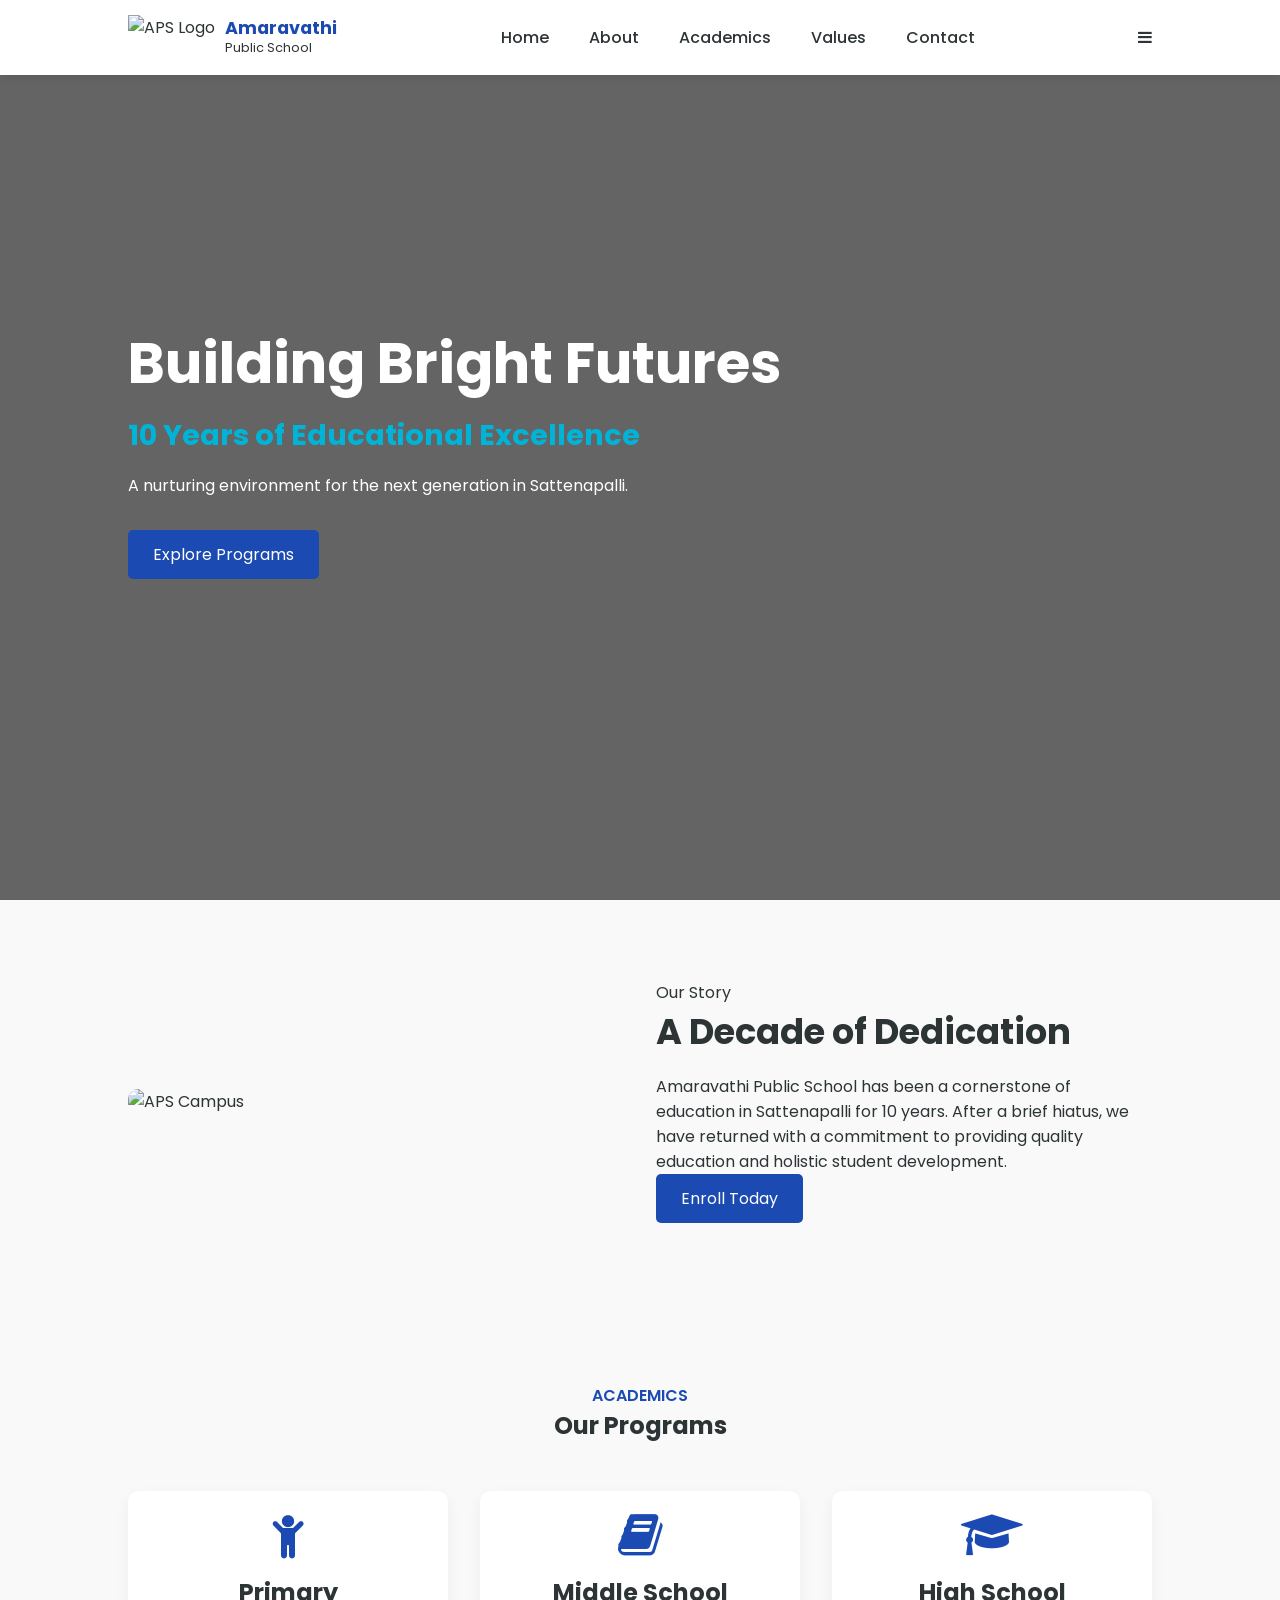
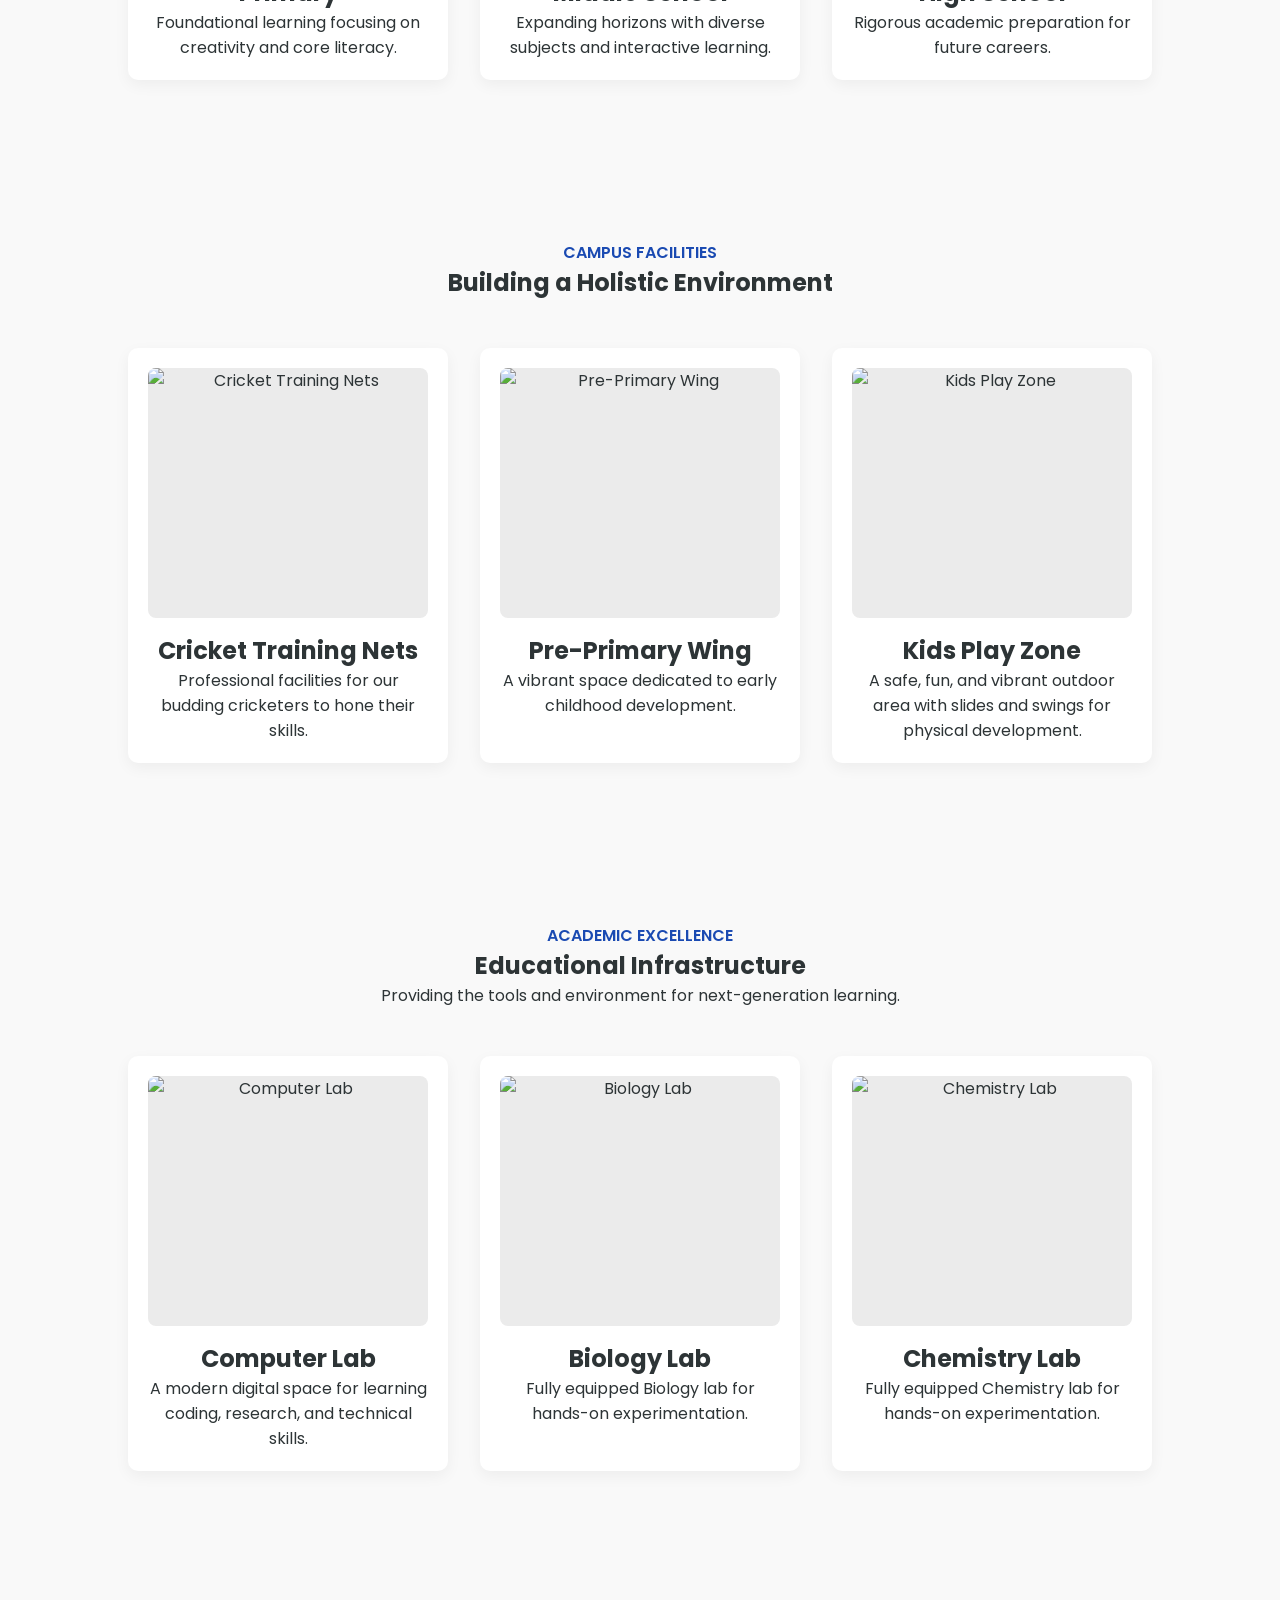
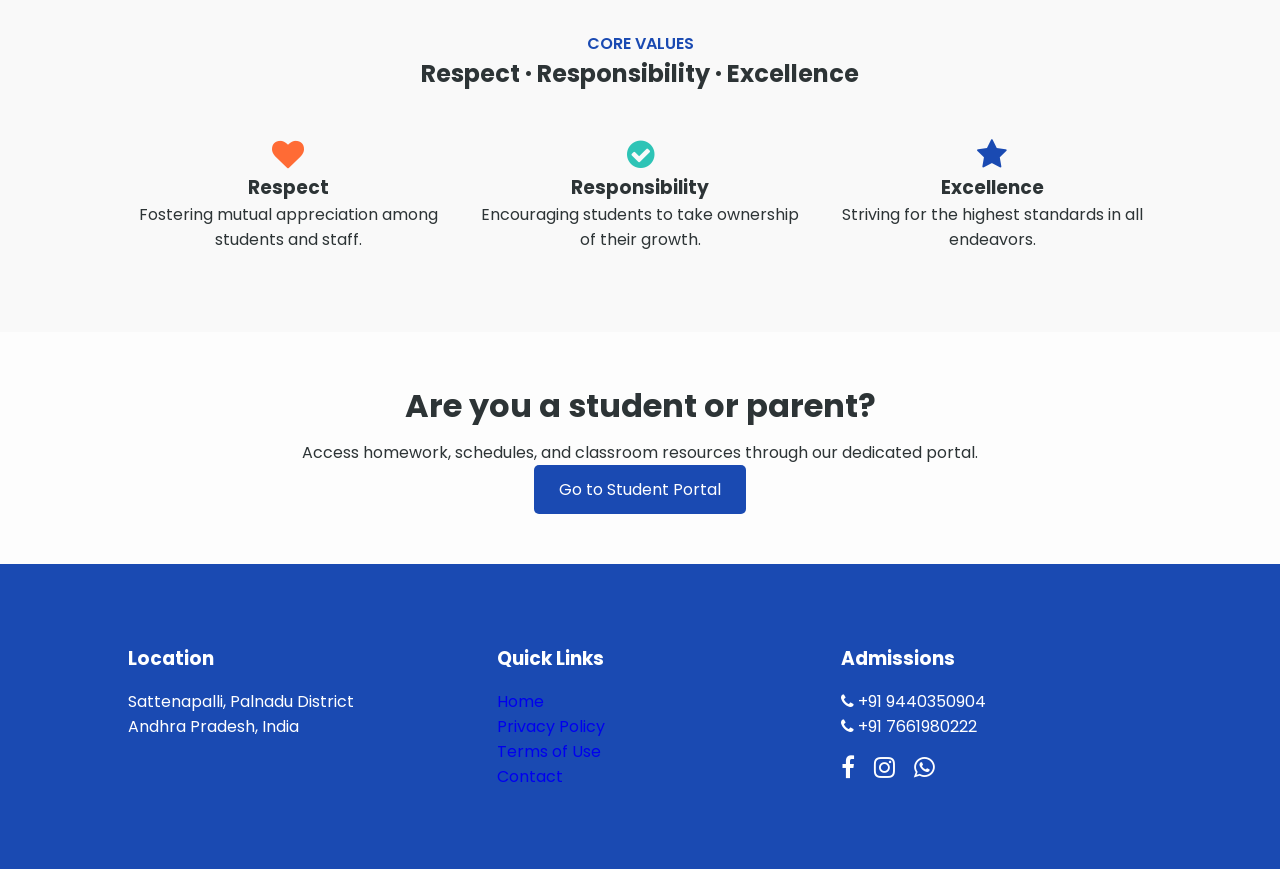
==== index.html @ 309d9e4c "Add files via upload" ====
<!DOCTYPE html>
<html lang="en">

<head>
    <meta charset="UTF-8">
    <meta name="viewport" content="width=device-width, initial-scale=1.0">
    <title>Amaravathi Public School | Sattenapalli</title>
    <link rel="stylesheet" href="https://cdnjs.cloudflare.com/ajax/libs/font-awesome/4.7.0/css/font-awesome.min.css">
    <link rel="stylesheet" href="style.css">
</head>

<body>
    
    <header>
        <div class="logo-container">
            <img src="C:\Personal\Personal lo personal\WebsiteForAPS\assets\WhatsApp Image 2026-05-09 at 17.33.19.jpeg" alt="APS Logo" class="header-logo">
            <a href="#" class="logo">Amaravathi <br><span>Public School</span></a>
        </div>
        <ul class="navbar">
            <li><a href="#home">Home</a></li>
            <li><a href="#about">About</a></li>
            <li><a href="#academics">Academics</a></li>
            <li><a href="#values">Values</a></li>
            <li><a href="#contact">Contact</a></li>
        </ul>
        <div id="menu-icon"><i class="fa fa-bars"></i></div>
        
    </header>

    <section class="home" id="home">
        <div class="home-text">
            <h1>Building Bright Futures</h1>
            <h2>10 Years of Educational Excellence</h2>
            <p>A nurturing environment for the next generation in Sattenapalli.</p>
            <a href="#academics" class="btn">Explore Programs</a>
        </div>
    </section>
    </section>

    <section class="about" id="about">
        <div class="about-img">
            <img src="C:\Personal\Personal lo personal\WebsiteForAPS\assets\MainBuild.jpeg" alt="APS Campus">
        </div>
        <div class="about-text">
            <span>Our Story</span>
            <h2>A Decade of Dedication</h2>
            <p>Amaravathi Public School has been a cornerstone of education in Sattenapalli for 10 years. After a brief
                hiatus, we have returned with a commitment to providing quality education and holistic student
                development.</p>
            <a href="#contact" class="btn">Enroll Today</a>
        </div>
    </section>

    <section class="menu" id="academics">
        <div class="heading">
            <span>Academics</span>
            <h2>Our Programs</h2>
        </div>
        <div class="menu-container">
            <div class="box">
                <i class="fa fa-child fa-3x" style="color: var(--main-color); margin-bottom: 1rem;"></i>
                <h2>Primary</h2>
                <p>Foundational learning focusing on creativity and core literacy.</p>
            </div>
            <div class="box">
                <i class="fa fa-book fa-3x" style="color: var(--main-color); margin-bottom: 1rem;"></i>
                <h2>Middle School</h2>
                <p>Expanding horizons with diverse subjects and interactive learning.</p>
            </div>
            <div class="box">
                <i class="fa fa-graduation-cap fa-3x" style="color: var(--main-color); margin-bottom: 1rem;"></i>
                <h2>High School</h2>
                <p>Rigorous academic preparation for future careers.</p>
            </div>
        </div>
    </section>
    </section>
    
    <section class="menu" id="facilities">
        <div class="heading">
            <span>Campus Facilities</span>
            <h2>Building a Holistic Environment</h2>
        </div>
    
        <div class="menu-container">
            <div class="box">
                <div class="box-img">
                    <img src="C:\Personal\Personal lo personal\WebsiteForAPS\assets\CricketNets.jpeg" alt="Cricket Training Nets">
                </div>
                <h2>Cricket Training Nets</h2>
                <p>Professional facilities for our budding cricketers to hone their skills.</p>
            </div>
    
            <div class="box">
                <div class="box-img">
                    <img src="C:\Personal\Personal lo personal\WebsiteForAPS\assets\PreP.jpeg" alt="Pre-Primary Wing">
                </div>
                <h2>Pre-Primary Wing</h2>
                <p>A vibrant space dedicated to early childhood development.</p>
            </div>
    
            <div class="box">
                <div class="box-img">
                    <img src="C:\Personal\Personal lo personal\WebsiteForAPS\assets\PlayZone.jpeg" alt="Kids Play Zone">
                </div>
                <h2>Kids Play Zone</h2>
                <p>A safe, fun, and vibrant outdoor area with slides and swings for physical development.</p>
            </div>
        </div>
    </section>
    <section class="infra" id="infrastructure">
        <div class="heading">
            <span>Academic Excellence</span>
            <h2>Educational Infrastructure</h2>
            <p>Providing the tools and environment for next-generation learning.</p>
        </div>
    
        <div class="menu-container">
            <div class="box">
                <div class="box-img">
                    <img src="ComputerLab.jpg" alt="Computer Lab">
                </div>
                <h2>Computer Lab</h2>
                <p>A modern digital space for learning coding, research, and technical skills.</p>
            </div>
    
            <div class="box">
                <div class="box-img">
                    <img src="BioLab.jpg" alt="Biology Lab">
                </div>
                <h2>Biology Lab</h2>
                <p>Fully equipped Biology lab for hands-on experimentation.</p>
            </div>
    
            <div class="box">
                <div class="box-img">
                    <img src="CheLab.jpg" alt="Chemistry Lab">
                </div>
                <h2>Chemistry Lab</h2>
                <p>Fully equipped Chemistry lab for hands-on experimentation.</p>
            </div>
        </div>
    </section>

    
    

    <section class="services" id="values">
        <div class="heading">
            <span>Core Values</span>
            <h2>Respect · Responsibility · Excellence</h2>
        </div>

        <div class="servives-container">
            <div class="s-box">
                <i class="fa fa-heart fa-2x" style="color: #ff6b35;"></i>
                <h3>Respect</h3>
                <p>Fostering mutual appreciation among students and staff.</p>
            </div>
            <div class="s-box">
                <i class="fa fa-check-circle fa-2x" style="color: #2ec4b6;"></i>
                <h3>Responsibility</h3>
                <p>Encouraging students to take ownership of their growth.</p>
            </div>
            <div class="s-box">
                <i class="fa fa-star fa-2x" style="color: #1a4ab2;"></i>
                <h3>Excellence</h3>
                <p>Striving for the highest standards in all endeavors.</p>
            </div>
        </div>
    </section>
    <section class="cta">
    <div class="cta-content">
        <h2>Are you a student or parent?</h2>
        <p>Access homework, schedules, and classroom resources through our dedicated portal.</p>
        <a href="portal.html" class="btn">Go to Student Portal</a>
    </div>
    </section>



    <section class="contact" id="contact">
        <div class="contact-box">
            <h3>Location</h3>
            <p>Sattenapalli, Palnadu District</p>
            <p>Andhra Pradesh, India</p>
        </div>

        <div class="contact-box">
            <h3>Quick Links</h3>
            <ul>
                <li><a href="#home">Home</a></li>
                <li><a href="privacy.html">Privacy Policy</a></li>
                <li><a href="terms.html">Terms of Use</a></li>
                <li><a href="#contact">Contact</a></li>
            </ul>
        </div>

        <div class="contact-box">
            <h3>Admissions</h3>
            <p><i class="fa fa-phone"></i> +91 9440350904</p>
            <p><i class="fa fa-phone"></i> +91 7661980222</p>
            <div class="social" style="margin-top: 1rem;">
                <a href="#"><i class="fa fa-facebook"></i></a>
                <a href="#"><i class="fa fa-instagram"></i></a>
                <a href="#"><i class="fa fa-whatsapp"></i></a>
            </div>
        </div>
    </section>

    <script src="script.js"></script>
</body>

</html>
---- style.css ----
@import url("https://fonts.googleapis.com/css2?family=Poppins:wght@300;400;500;600;700&display=swap");

:root {
    --main-color: #1a4ab2;
    --accent-color: #ff6b35;
    --cyan-color: #00b4d8;
    --text-color: #2d3436;
    --bg-color: #f9f9f9;
}

* {
    margin: 0;
    padding: 0;
    box-sizing: border-box;
    font-family: "Poppins", sans-serif;
    scroll-behavior: smooth;
    list-style: none;
    text-decoration: none;
}

body {
    background: var(--bg-color);
    color: var(--text-color);
}

header {
    position: fixed;
    width: 100%;
    top: 0;
    right: 0;
    z-index: 1000;
    display: flex;
    align-items: center;
    justify-content: space-between;
    background: #fff;
    padding: 15px 10%;
    box-shadow: 0 2px 10px rgba(0, 0, 0, 0.1);
}

.logo-container {
    display: flex;
    align-items: center;
    gap: 10px;
}

.header-logo {
    height: 45px;
}

.logo {
    font-size: 1.1rem;
    font-weight: 700;
    color: var(--main-color);
    line-height: 1;
}

.logo span {
    font-size: 0.8rem;
    color: var(--text-color);
    font-weight: 400;
}

.navbar {
    display: flex;
}

.navbar a {
    padding: 10px 20px;
    color: var(--text-color);
    font-weight: 500;
}

.navbar a:hover {
    color: var(--main-color);
}

.home {
    width: 100%;
    min-height: 100vh;
    background: linear-gradient(rgba(0, 0, 0, 0.6), rgba(0, 0, 0, 0.6)), url("C:\Personal\Personal lo personal\WebsiteForAPS\assets\Stage.jpeg");
    background-size: cover;
    background-position: center;
    display: flex;
    align-items: center;
    padding: 0 10%;
}

.home-text h1 {
    font-size: 3.5rem;
    color: #fff;
}

.home-text h2 {
    font-size: 1.8rem;
    color: var(--cyan-color);
    margin: 0.5rem 0 1rem;
}

.home-text p {
    color: #fff;
    max-width: 500px;
    margin-bottom: 2rem;
}

.btn {
    display: inline-block;
    background: var(--main-color);
    color: #fff;
    padding: 12px 25px;
    border-radius: 5px;
    transition: 0.3s;
}

.btn:hover {
    background: var(--accent-color);
}

section {
    padding: 80px 10%;
}

/* IMAGE FIX SECTION */
.box-img {
    width: 100%;
    height: 250px;
    /* Adjust this height if you want the boxes taller or shorter */
    background: #ebebeb;
    /* Light fill color for empty space around photos */
    border-radius: 8px;
    overflow: hidden;
    margin-bottom: 15px;
    display: flex;
    align-items: center;
    justify-content: center;
}

.box-img img {
    width: 100%;
    height: 100%;
    object-fit: contain;
    /* SHOWS THE FULL IMAGE WITHOUT CROPPING */
}

.about {
    display: grid;
    grid-template-columns: repeat(2, 1fr);
    gap: 2rem;
    align-items: center;
}

.about-img img {
    width: 100%;
    border-radius: 10px;
}

.about-text h2 {
    font-size: 2.2rem;
    margin-bottom: 1rem;
}

.heading {
    text-align: center;
    margin-bottom: 3rem;
}

.heading span {
    color: var(--main-color);
    font-weight: 600;
    text-transform: uppercase;
}

.menu-container {
    display: grid;
    grid-template-columns: repeat(auto-fit, minmax(250px, auto));
    gap: 2rem;
}

.box {
    background: #fff;
    padding: 20px;
    border-radius: 10px;
    text-align: center;
    box-shadow: 0 5px 15px rgba(0, 0, 0, 0.05);
}

.servives-container {
    display: grid;
    grid-template-columns: repeat(auto-fit, minmax(200px, auto));
    gap: 2rem;
    text-align: center;
}

.contact {
    background: var(--main-color);
    color: #fff;
    display: grid;
    grid-template-columns: repeat(auto-fit, minmax(200px, auto));
    gap: 2rem;
}

.contact-box h3 {
    margin-bottom: 1rem;
}

.social a i {
    color: #fff;
    font-size: 1.5rem;
    margin-right: 15px;
}

@media (max-width: 768px) {
    .navbar {
        display: none;
    }

    .about {
        grid-template-columns: 1fr;
    }

    .home-text h1 {
        font-size: 2.5rem;
    }
}

.cta {
    padding: 50px 10%;
    text-align: center;
    background: #fdfdfd;
}

.cta h2 {
    font-size: 2rem;
    margin-bottom: 10px;
}
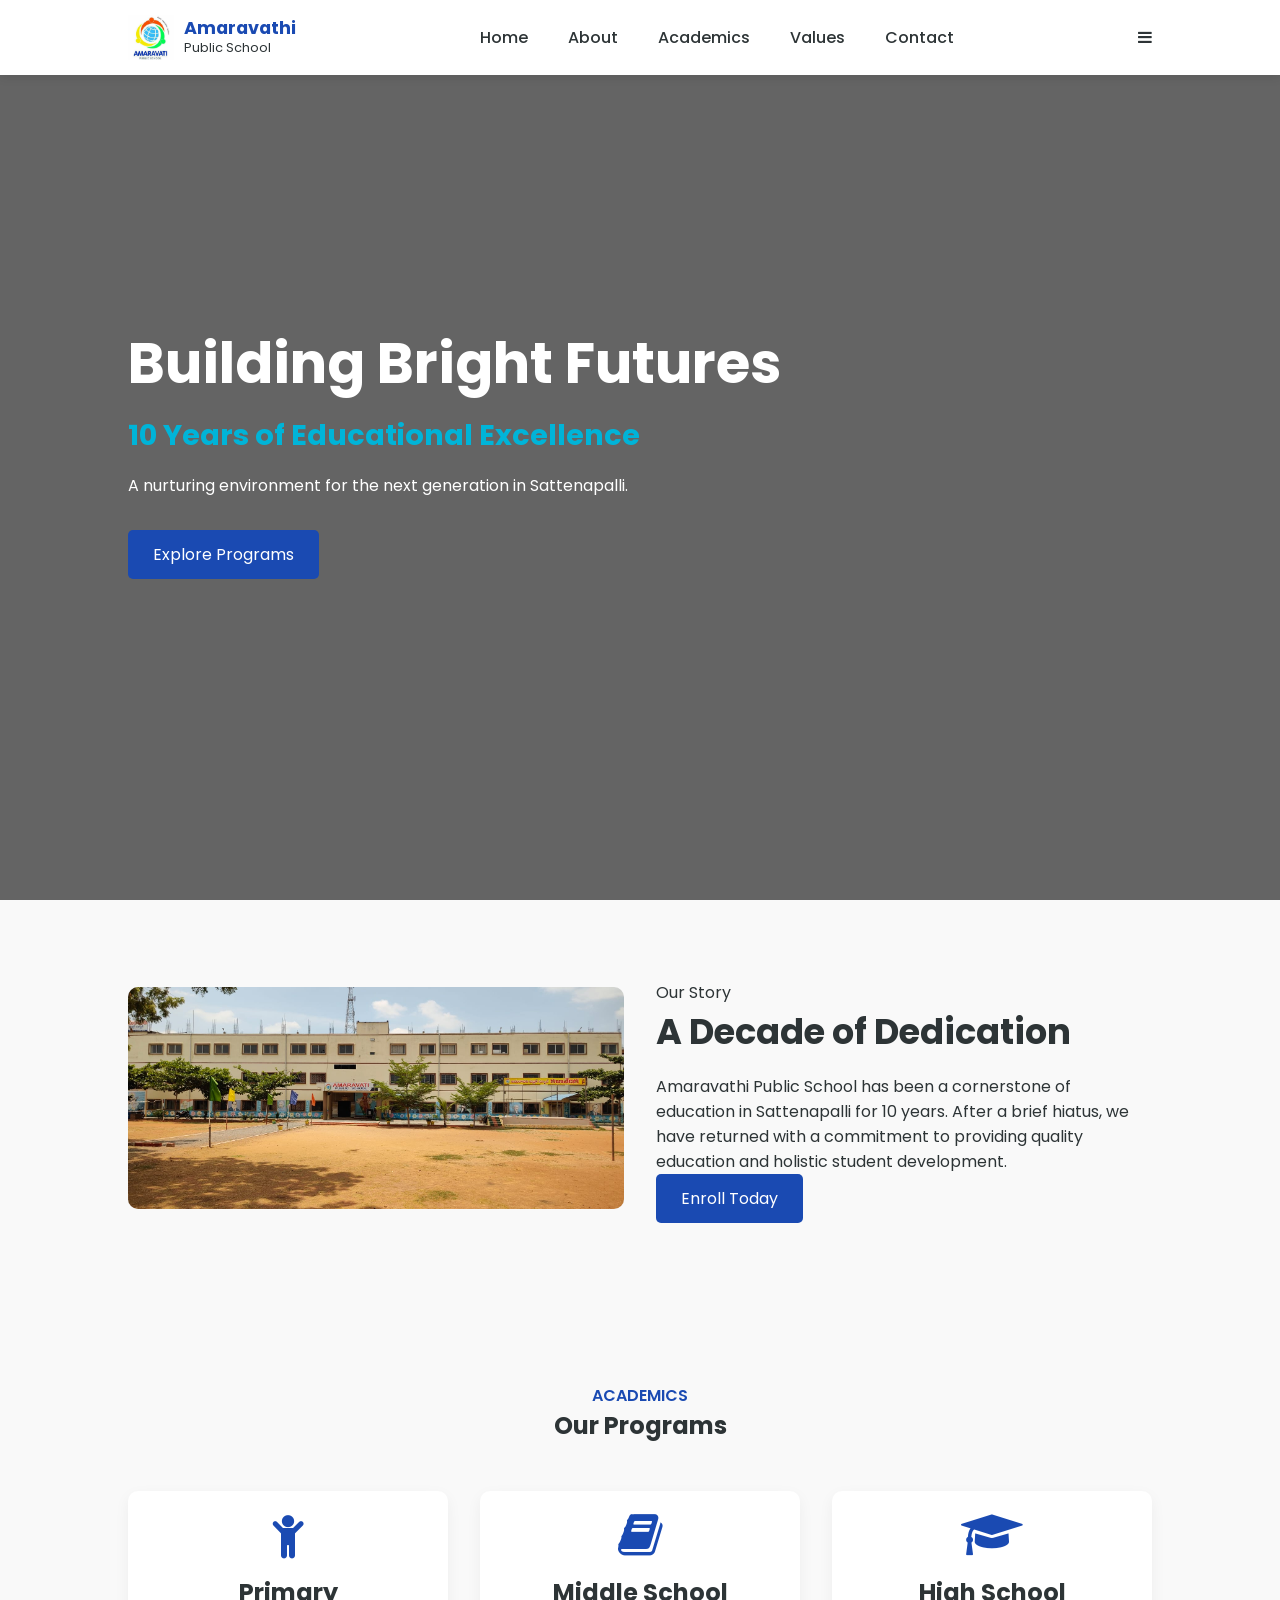
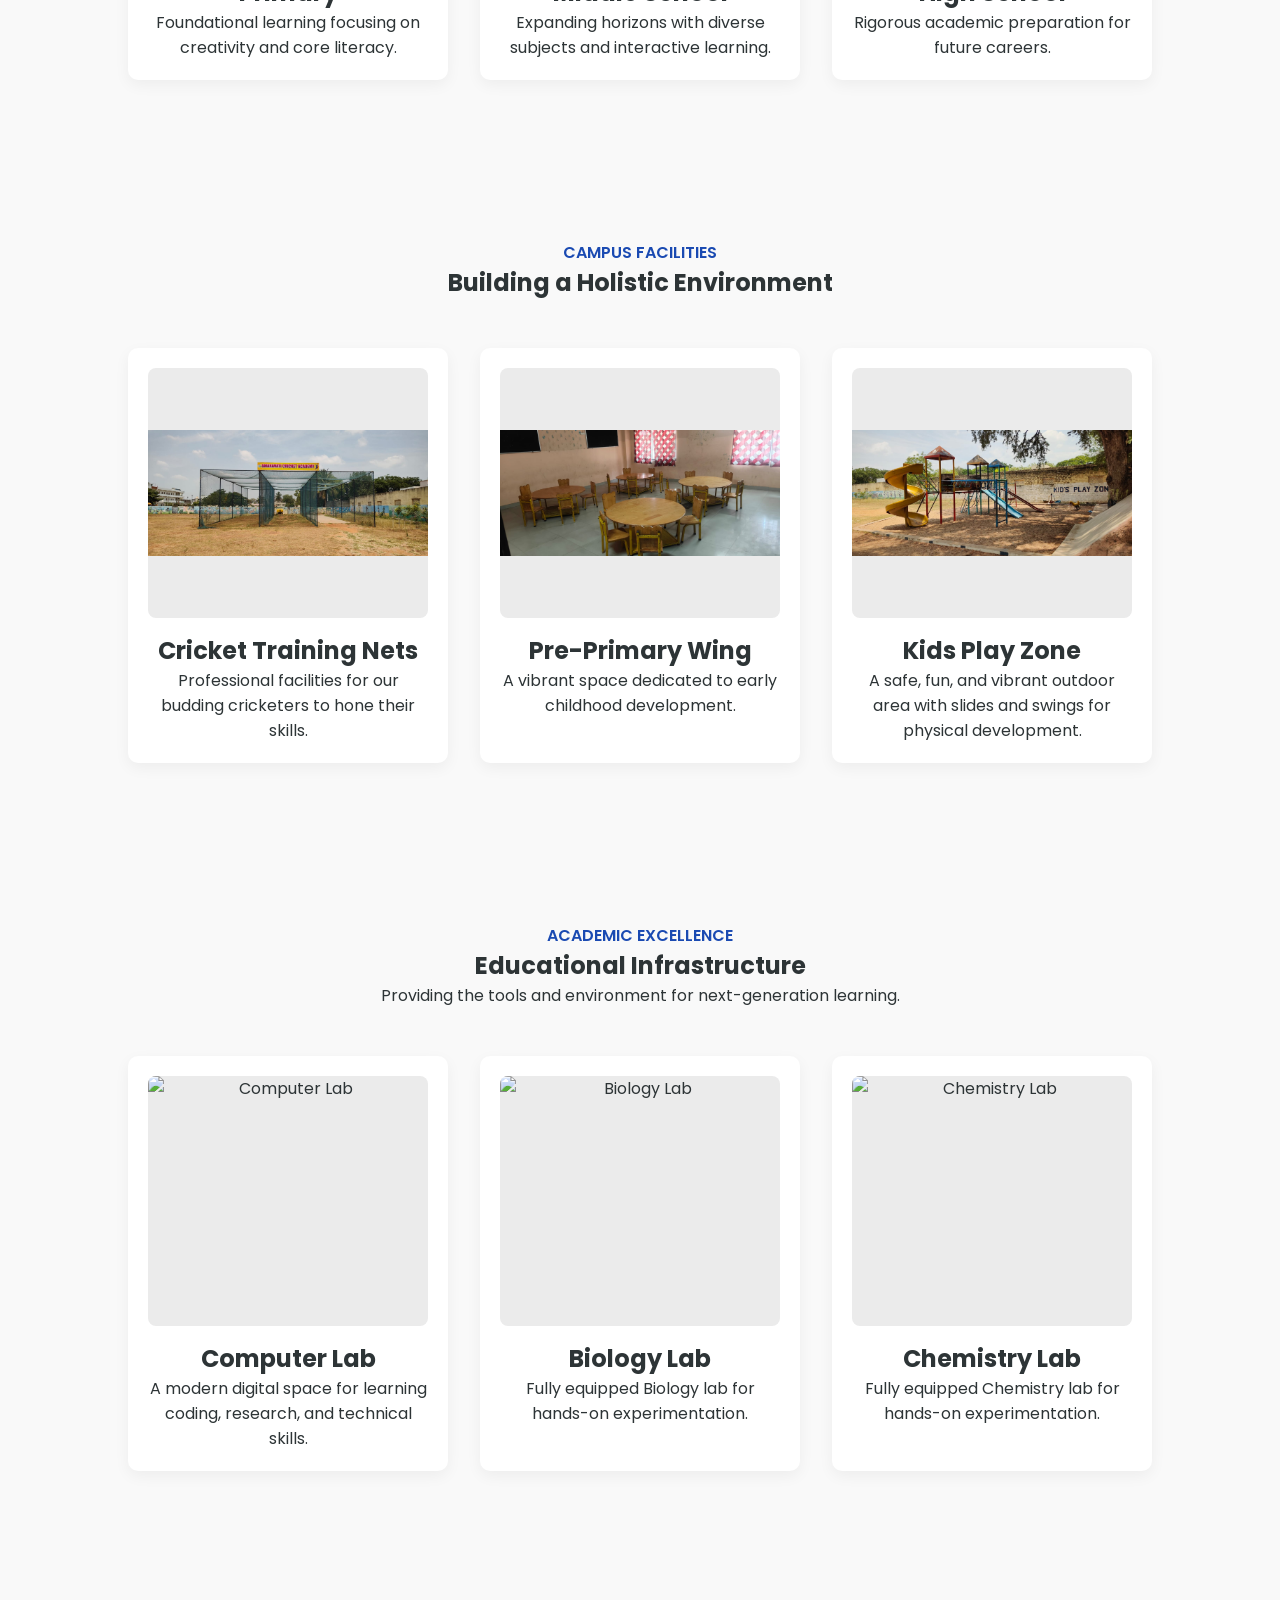
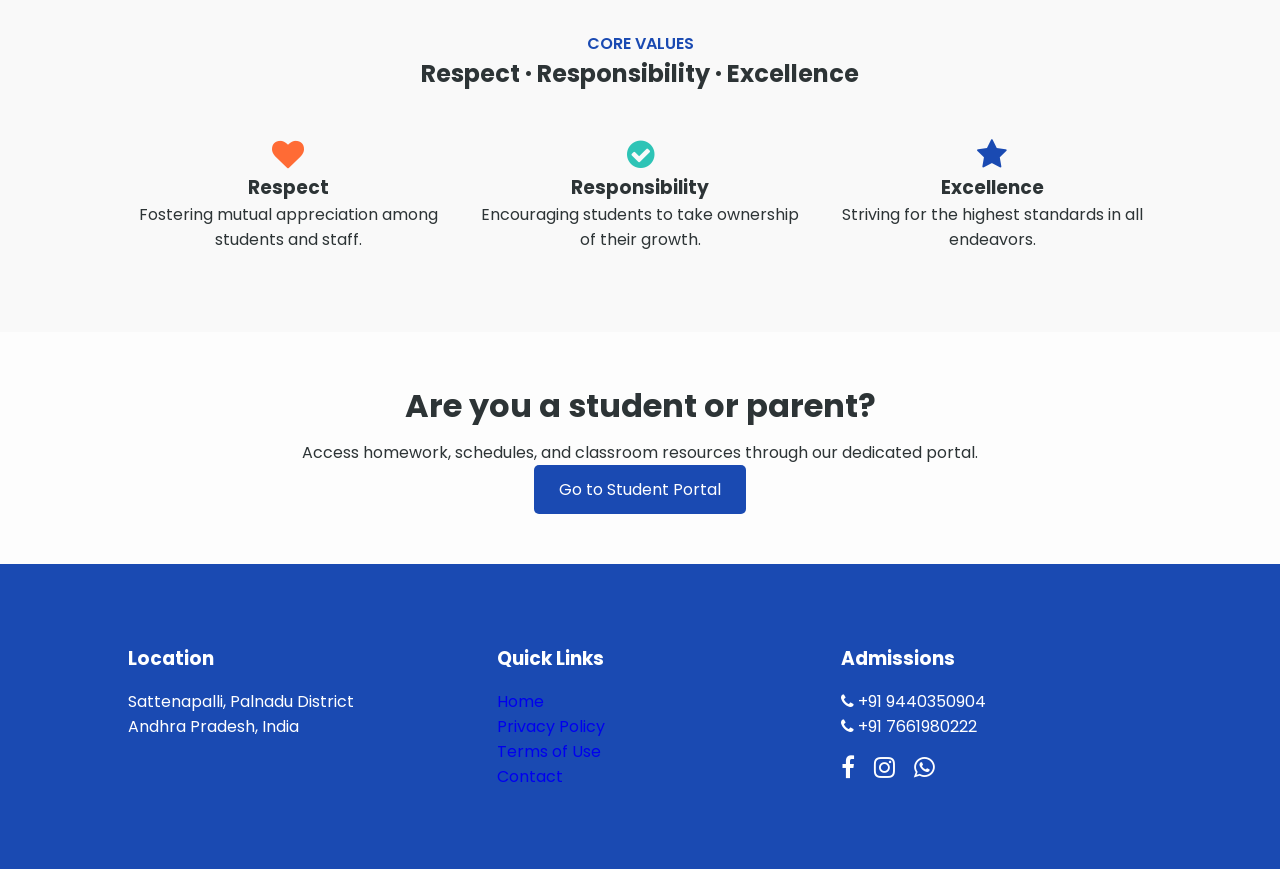
==== commit 43ca47b7: "Update index.html" ====
--- a/index.html
+++ b/index.html
@@ -13,7 +13,7 @@
     
     <header>
         <div class="logo-container">
-            <img src="C:\Personal\Personal lo personal\WebsiteForAPS\assets\WhatsApp Image 2026-05-09 at 17.33.19.jpeg" alt="APS Logo" class="header-logo">
+            <img src="WhatsApp Image 2026-05-09 at 17.33.19.jpeg" alt="APS Logo" class="header-logo">
             <a href="#" class="logo">Amaravathi <br><span>Public School</span></a>
         </div>
         <ul class="navbar">
@@ -39,7 +39,7 @@
 
     <section class="about" id="about">
         <div class="about-img">
-            <img src="C:\Personal\Personal lo personal\WebsiteForAPS\assets\MainBuild.jpeg" alt="APS Campus">
+            <img src="MainBuild.jpeg" alt="APS Campus">
         </div>
         <div class="about-text">
             <span>Our Story</span>
@@ -85,7 +85,7 @@
         <div class="menu-container">
             <div class="box">
                 <div class="box-img">
-                    <img src="C:\Personal\Personal lo personal\WebsiteForAPS\assets\CricketNets.jpeg" alt="Cricket Training Nets">
+                    <img src="CricketNets.jpeg" alt="Cricket Training Nets">
                 </div>
                 <h2>Cricket Training Nets</h2>
                 <p>Professional facilities for our budding cricketers to hone their skills.</p>
@@ -93,7 +93,7 @@
     
             <div class="box">
                 <div class="box-img">
-                    <img src="C:\Personal\Personal lo personal\WebsiteForAPS\assets\PreP.jpeg" alt="Pre-Primary Wing">
+                    <img src="PreP.jpeg" alt="Pre-Primary Wing">
                 </div>
                 <h2>Pre-Primary Wing</h2>
                 <p>A vibrant space dedicated to early childhood development.</p>
@@ -101,7 +101,7 @@
     
             <div class="box">
                 <div class="box-img">
-                    <img src="C:\Personal\Personal lo personal\WebsiteForAPS\assets\PlayZone.jpeg" alt="Kids Play Zone">
+                    <img src="PlayZone.jpeg" alt="Kids Play Zone">
                 </div>
                 <h2>Kids Play Zone</h2>
                 <p>A safe, fun, and vibrant outdoor area with slides and swings for physical development.</p>
@@ -211,4 +211,4 @@
     <script src="script.js"></script>
 </body>
 
-</html>+</html>
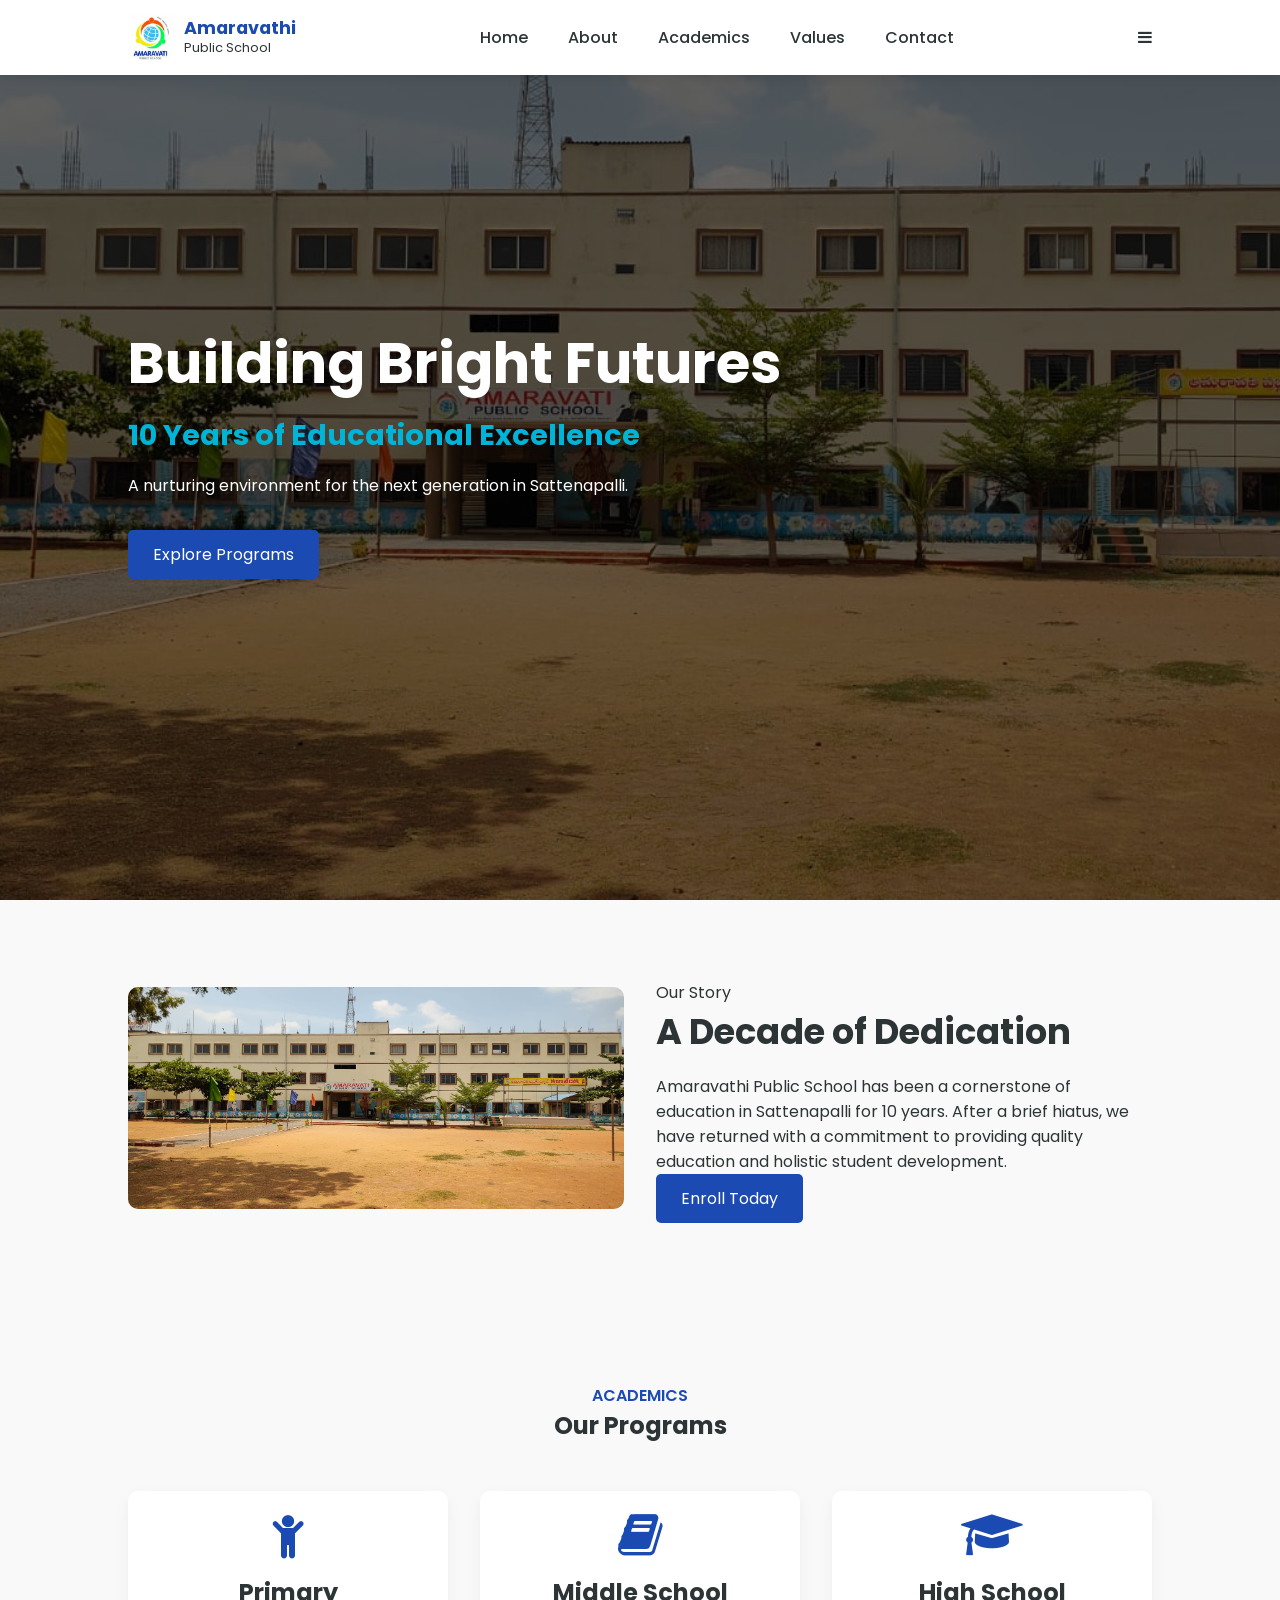
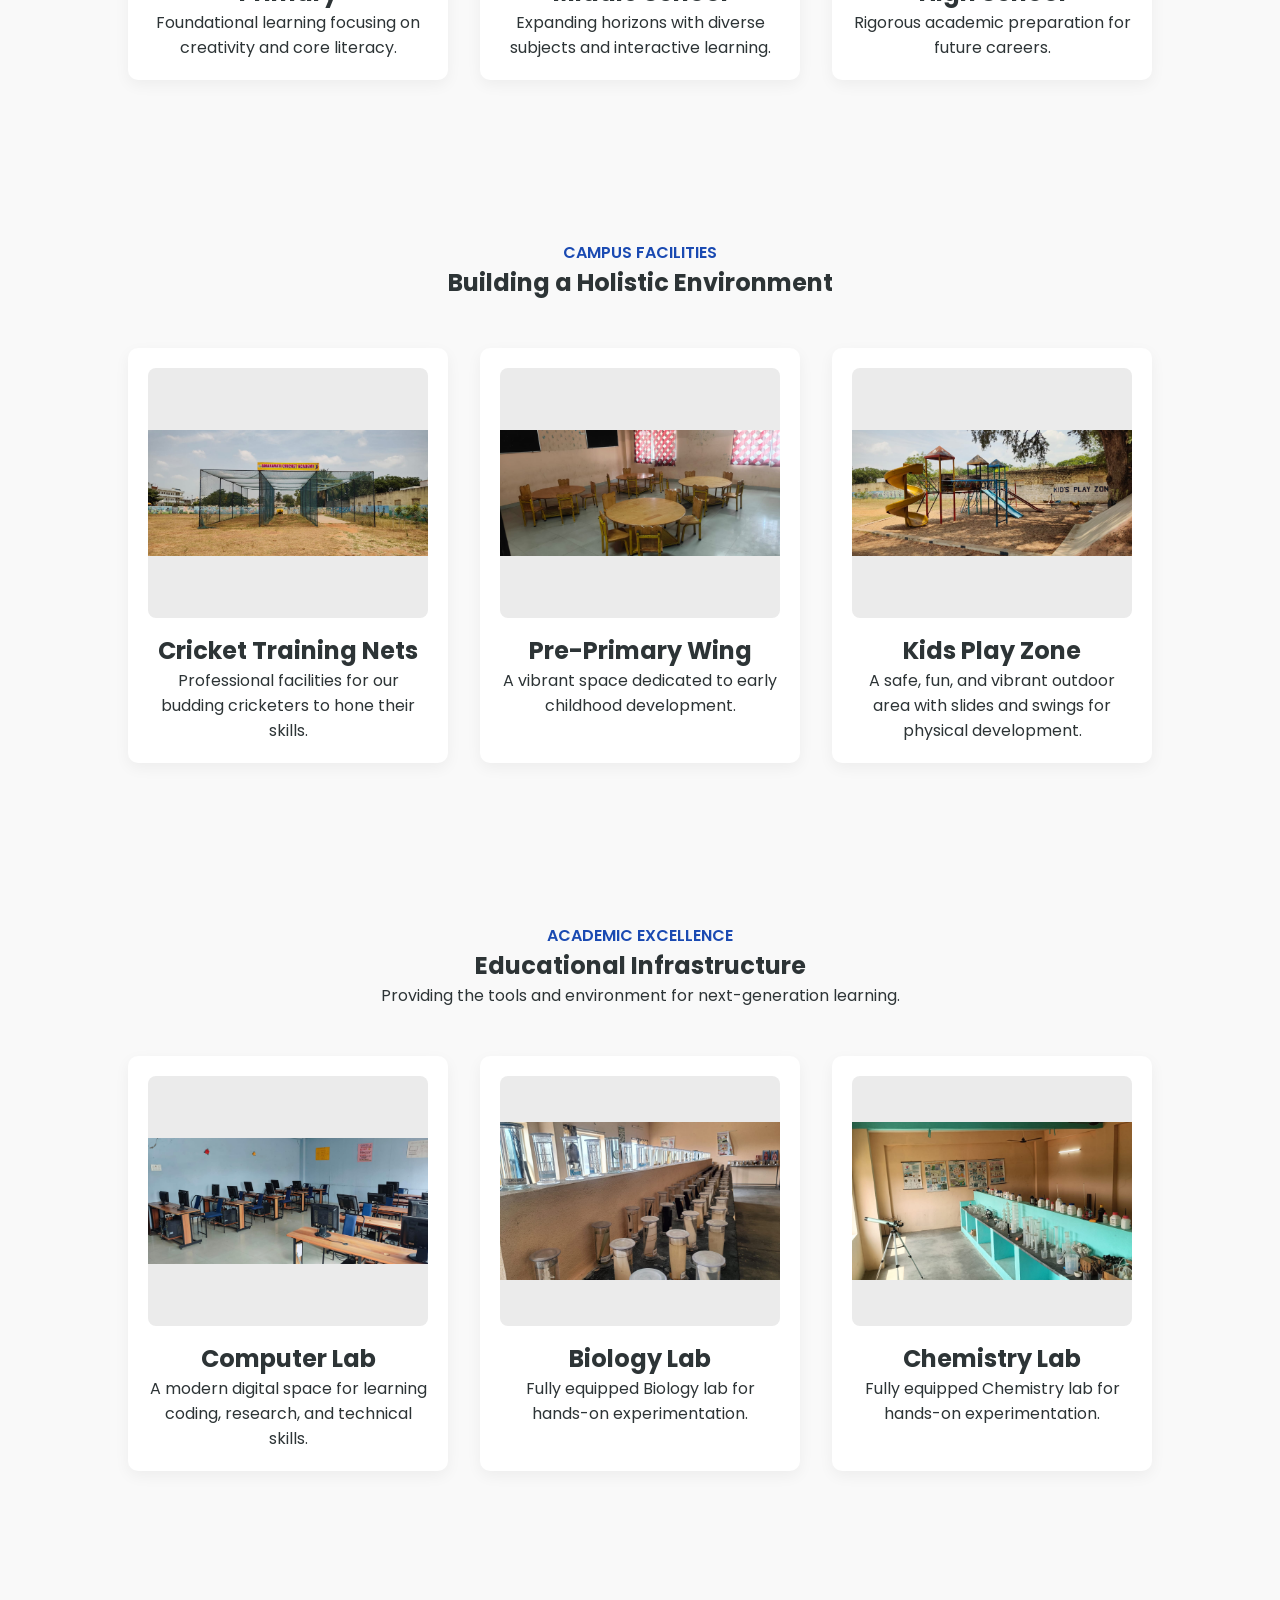
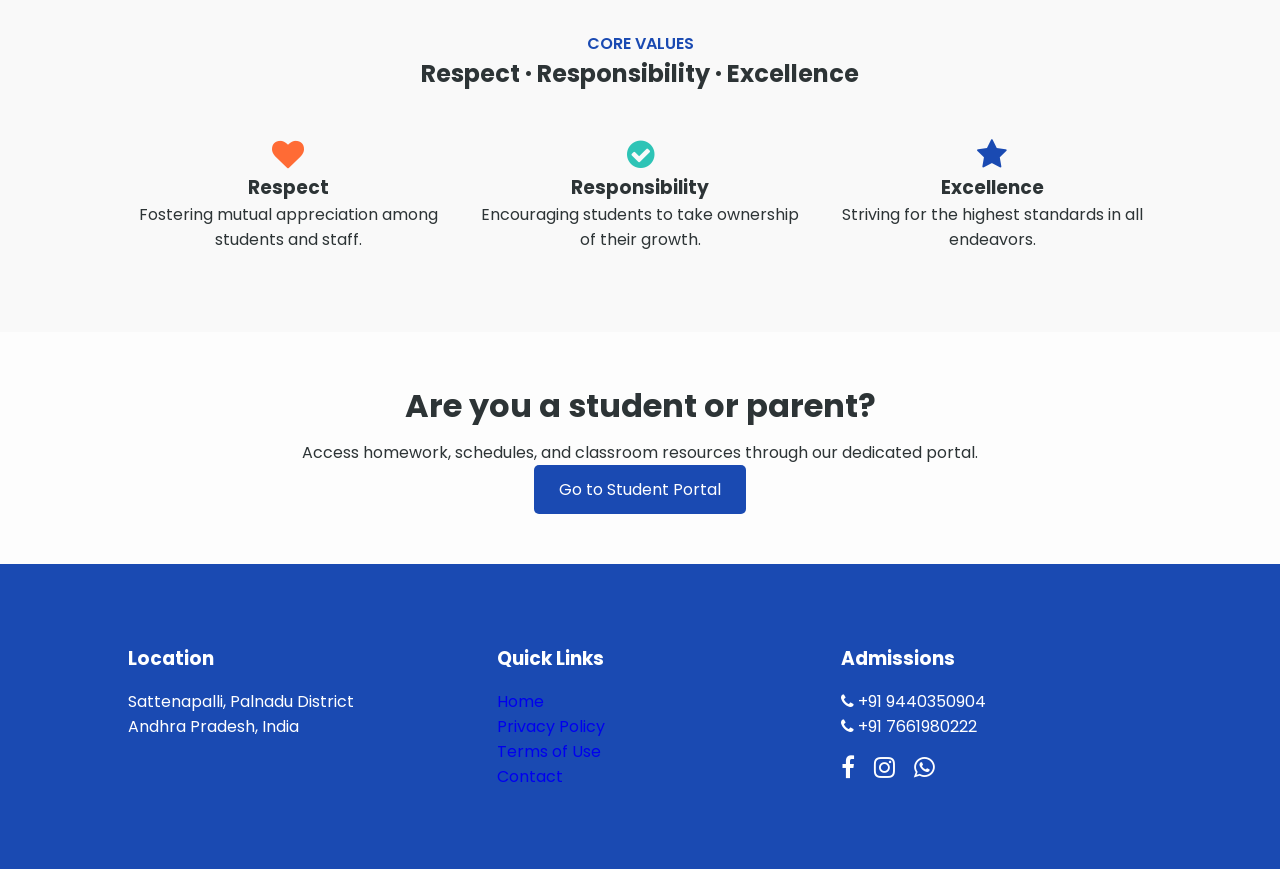
==== commit a2b071f2: "Update index.html" ====
--- a/index.html
+++ b/index.html
@@ -118,7 +118,7 @@
         <div class="menu-container">
             <div class="box">
                 <div class="box-img">
-                    <img src="ComputerLab.jpg" alt="Computer Lab">
+                    <img src="ComputerLab.jpeg" alt="Computer Lab">
                 </div>
                 <h2>Computer Lab</h2>
                 <p>A modern digital space for learning coding, research, and technical skills.</p>
@@ -126,7 +126,7 @@
     
             <div class="box">
                 <div class="box-img">
-                    <img src="BioLab.jpg" alt="Biology Lab">
+                    <img src="BioLab.jpeg" alt="Biology Lab">
                 </div>
                 <h2>Biology Lab</h2>
                 <p>Fully equipped Biology lab for hands-on experimentation.</p>
@@ -134,7 +134,7 @@
     
             <div class="box">
                 <div class="box-img">
-                    <img src="CheLab.jpg" alt="Chemistry Lab">
+                    <img src="CheLab.jpeg" alt="Chemistry Lab">
                 </div>
                 <h2>Chemistry Lab</h2>
                 <p>Fully equipped Chemistry lab for hands-on experimentation.</p>
--- a/style.css
+++ b/style.css
@@ -77,7 +77,7 @@
 .home {
     width: 100%;
     min-height: 100vh;
-    background: linear-gradient(rgba(0, 0, 0, 0.6), rgba(0, 0, 0, 0.6)), url("C:\Personal\Personal lo personal\WebsiteForAPS\assets\Stage.jpeg");
+    background: linear-gradient(rgba(0, 0, 0, 0.6), rgba(0, 0, 0, 0.6)), url("MainBuild.jpeg");
     background-size: cover;
     background-position: center;
     display: flex;
@@ -119,13 +119,13 @@
     padding: 80px 10%;
 }
 
-/* IMAGE FIX SECTION */
+
 .box-img {
     width: 100%;
     height: 250px;
-    /* Adjust this height if you want the boxes taller or shorter */
+    
     background: #ebebeb;
-    /* Light fill color for empty space around photos */
+    
     border-radius: 8px;
     overflow: hidden;
     margin-bottom: 15px;
@@ -138,7 +138,7 @@
     width: 100%;
     height: 100%;
     object-fit: contain;
-    /* SHOWS THE FULL IMAGE WITHOUT CROPPING */
+    
 }
 
 .about {
@@ -231,4 +231,4 @@
 .cta h2 {
     font-size: 2rem;
     margin-bottom: 10px;
-}+}
